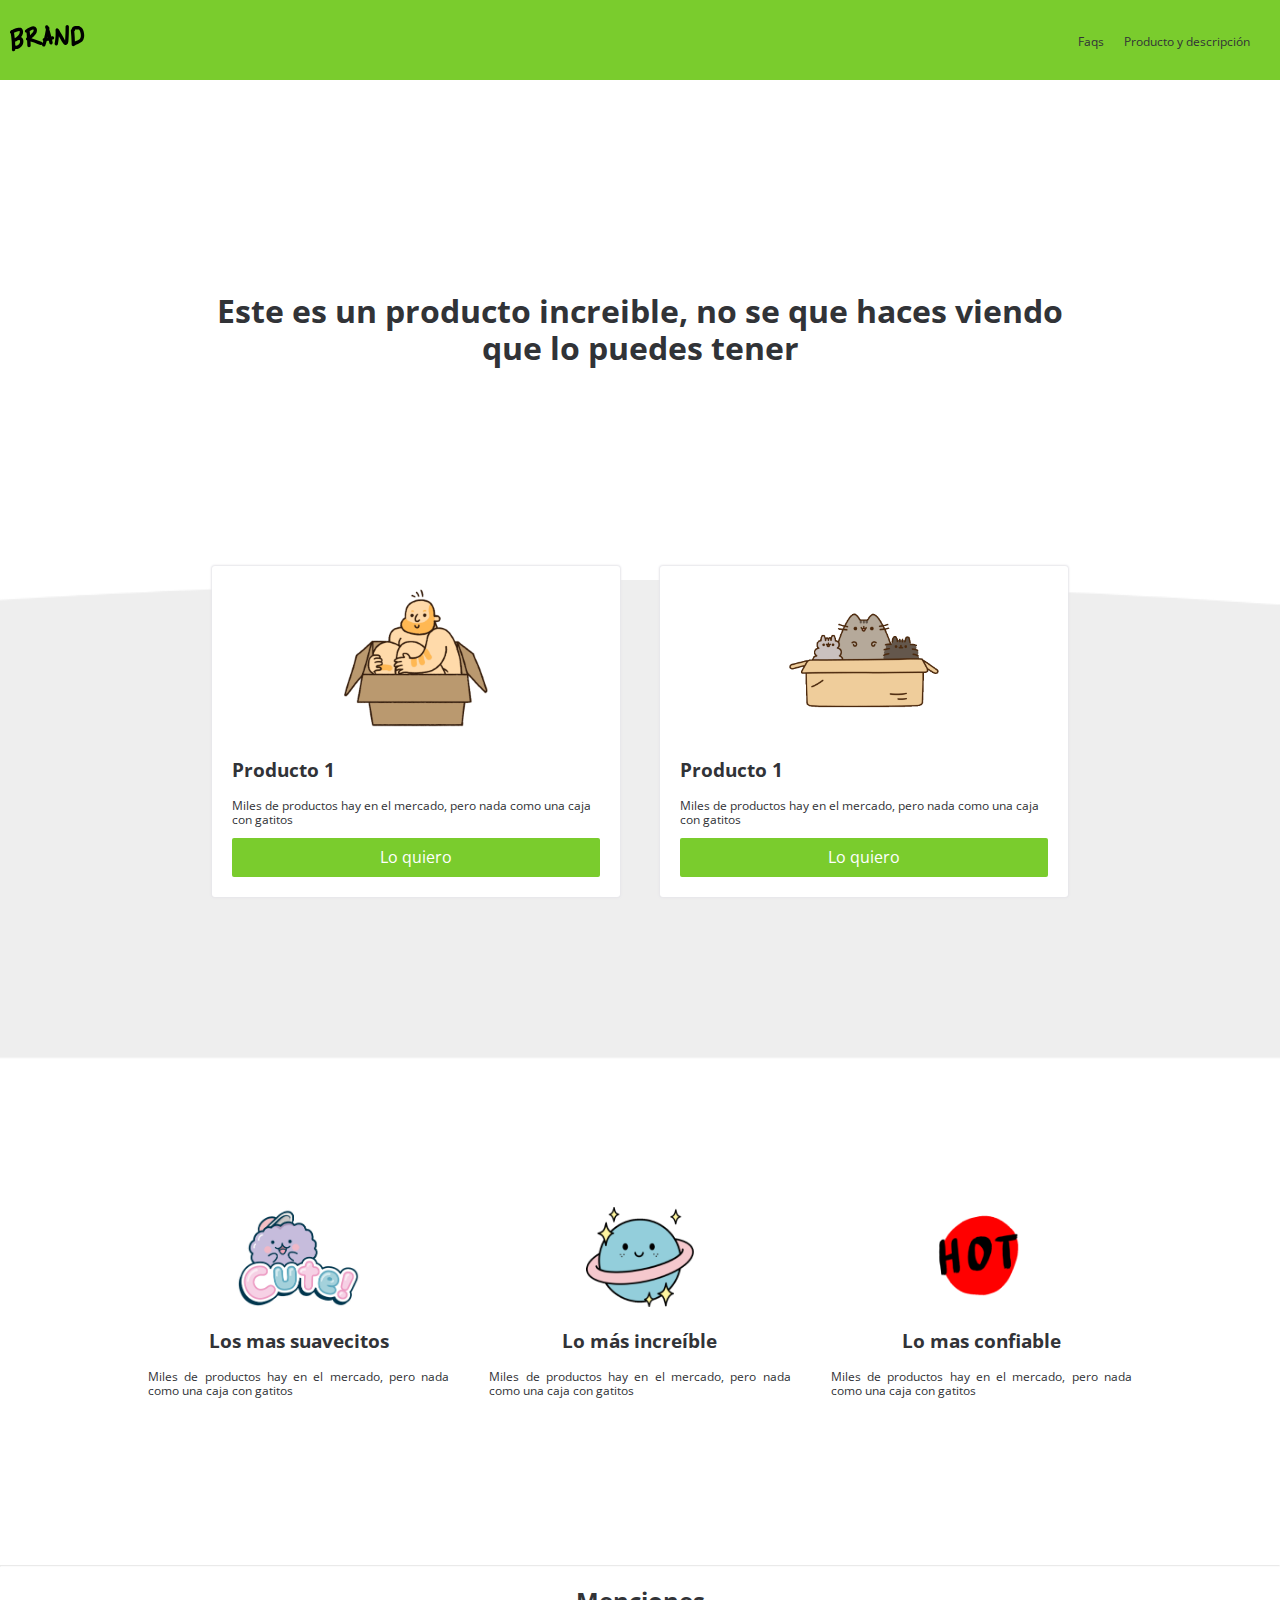
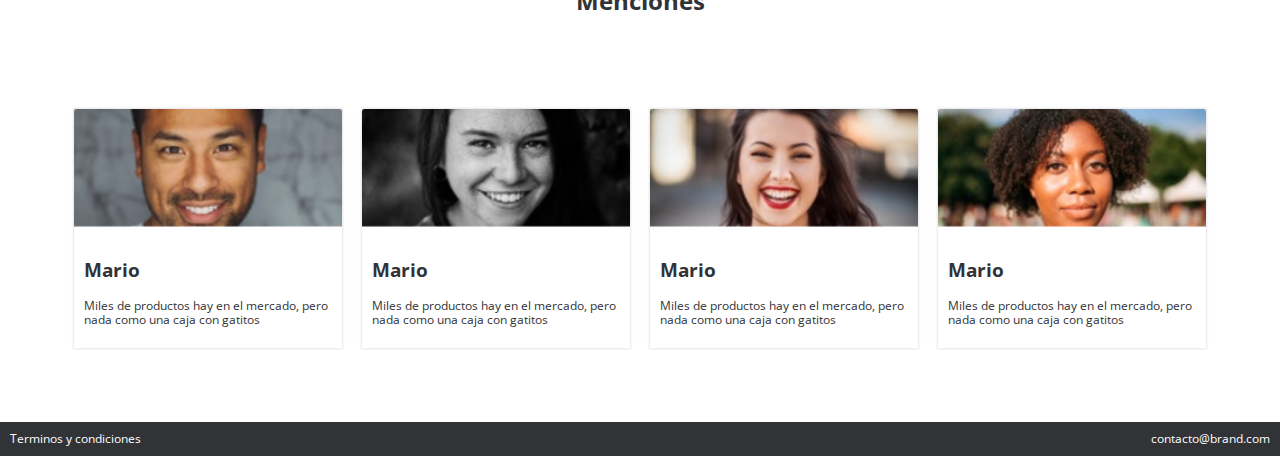
==== index.html @ a43db6b5 "pagina original de clase 19 como punto de partida" ====
<!DOCTYPE html>
<html lang="en">
  <head>
    <meta charset="utf-8">
    <meta name="description" content="Este es un sitio de producto genial">
    <!-- Aqui podemos poner algún framework -->
    
    <!-- Aqui podemos poner algún framework -->
    <link rel="stylesheet" href="css/normalize.css">
    <link rel="stylesheet" href="css/estilos.css">
    <link rel="stylesheet" href="css/mobile.css">
    <link rel="stylesheet" href="css/animations.css">
    <title>BRAND📦</title>

  </head> <!-- Cierra head -->
  <body>
    <nav class="fadeInDown">
      <a href="#"><img src="images/logo.png" alt=""></a>
      <ul>
        <li>
          <a href="#">Faqs</a></li>
        <li>
          <a href="producto.html">Producto y descripción</a></li>
      </ul>
    </nav>
    <h1 class="main_section fadeIn">
      Este es un producto increible, no se que haces viendo que lo puedes tener
    </h1>
    <!-- Inicio productos -->
    <div class="products">
      <div class="product fadeInUp">
        <div class="content">
          <div class="image-product">
            <img src="images/box1.png" alt="">
          </div>
          <h3>Producto 1</h3>
          <p>Miles de productos hay en el mercado, pero nada como una caja con gatitos</p>
          <button class="main_btn">
            Lo quiero
          </button>
        </div>
      </div>
      <div class="product fadeInUp">
        <div class="content">
          <div class="image-product">
            <img src="images/box2.png" alt="">
          </div>
          <h3>Producto 1</h3>
          <p>Miles de productos hay en el mercado, pero nada como una caja con gatitos</p>
          <button class="main_btn">
            Lo quiero
          </button>
        </div>
      </div>
    </div>
    <!-- Fin productos -->
    <!-- Inicia beneficios -->
    <div class="beneficios">
      <div class="beneficio">
        <div class="content_beneficio">
          <img src="images/b1.png" alt="">
          <h3>Los mas suavecitos</h3>
          <p class="text_beneficio">
            Miles de productos hay en el mercado, pero nada como una caja con gatitos
          </p>
        </div>
      </div>
      <div class="beneficio">
        <div class="content_beneficio">
          <img src="images/b2.png" alt="">
          <h3>Lo más increíble</h3>
          <p class="text_beneficio">
            Miles de productos hay en el mercado, pero nada como una caja con gatitos
          </p>
        </div>
      </div>
      <div class="beneficio">
        <div class="content_beneficio">
          <img src="images/b3.png" alt="">
          <h3>Lo mas confiable</h3>
          <p class="text_beneficio">
            Miles de productos hay en el mercado, pero nada como una caja con gatitos
          </p>
        </div>
      </div>
    </div>
    <!-- Fin beneficios -->
    <hr>
    <!-- Inicia menciones -->
    <h2 class="mention_title">Menciones</h2>
    <div class="mentions">
      <div class="mention">
        <div class="content_mention">
          <img src="images/p1.png" alt="">
          <div class="text">
            <h3>Mario</h3>
            <p>Miles de productos hay en el mercado, pero nada como una caja con gatitos</p>
          </div>
        </div>
      </div>
      <div class="mention">
        <div class="content_mention">
          <img src="images/p2.png" alt="">
          <div class="text">
            <h3>Mario</h3>
            <p>Miles de productos hay en el mercado, pero nada como una caja con gatitos</p>
          </div>
        </div>
      </div>
      <div class="mention">
        <div class="content_mention">
          <img src="images/p3.png" alt="">
          <div class="text">
            <h3>Mario</h3>
            <p>Miles de productos hay en el mercado, pero nada como una caja con gatitos</p>
          </div>
        </div>
      </div>
      <div class="mention">
        <div class="content_mention">
          <img src="images/p4.png" alt="">
          <div class="text">
            <h3>Mario</h3>
            <p>Miles de productos hay en el mercado, pero nada como una caja con gatitos</p>
          </div>
        </div>
      </div>
    </div>
    <!-- Fin de menciones -->
    <!-- Inicio de footer -->
    <footer>
      <div class="option">Terminos y condiciones</div>
      <div class="option">contacto@brand.com</div>
    </footer>
    <!-- Fin de Footer -->

    <!-- Script -->
    <script src="scripts/script.js"></script>
  </body> <!-- Cierra body -->
</html> <!-- Cierra html -->
---- css/estilos.css ----
/*
#  ·················
#  ··_______________
#  ·/·___/·___/·___/
#  /·/__(__··|__··)·
#  \___/____/____/··
#  ·················
*/
@import url('https://fonts.googleapis.com/css?family=Open+Sans:400,700');
/*------ Variables */
:root{
  /*------ Colores */
  --green-color: #7ACC2D;
  --black-color: #313337;
  --white-color: white;
  /*------ Tipografía */
  --normal:12px;
  /*------ Espaciado */
  --space:10px;
  --space-2:20px;
  /*------ Box shadow*/
  --box:0px 0 2px 1px #e6e5e9;
}

/* -------------------------------------------  */
html, body{
  margin:0;
  padding: 0;
  font-family: 'Open Sans', sans-serif;
  color: var(--black-color);
}

p, label{
  font-size: var(--normal);
}




nav{
  display: flex;
  justify-content: space-between;
  align-items: center;
  padding: var(--space);
  min-height: 60px;
  background-color: var(--green-color);
}

nav a{
  text-decoration: none;
  color: var(--black-color);
  font-size: var(--normal);
}

nav a:hover{
  color: var(--white-color);
}

nav ul {
  display: flex;
}

nav ul li{
  padding-right: 20px;
  list-style: none;
}

hr{
  opacity: .2;
}

/* ------------------------------------------- MAIN SECTION */

.main_section{
  text-align: center;
  padding: 15%;
}

/* -------------------------------------------  PRODUCTOS */

.products{
  background-image: url("../images/curve.png");
  padding: 15%;
  background-position: center top;
  background-repeat: no-repeat;
  display: flex;
  height: 95px;
  background-size: cover;

}

.product{
  padding: 20px;
  margin-top: -226px;
}

.image-product{
  text-align: center;
}

.content{
  padding: 20px;
  background: var(--white-color);
  border-radius: 3px;
  box-shadow: 0px 0 2px 1px #e6e5e9;
}

.main_btn{
  padding: var(--space);
  background-color: var(--green-color);
  width: 100%;
  border: 0px;
  border-radius: 2px;
  cursor: pointer;
  color: var(--white-color);
}
.main_btn:hover{
  background-color: #63a426;
}

/* Beneficios */
.beneficios{
  padding: 10%;
  display: flex;
}

.beneficio{
  text-align: center;
  padding: 20px;
}

.beneficio img{
  max-height: 100px
}

.text_beneficio{
  text-align: justify;
}

/* Mentions */
.mentions{
  display: flex;
  padding: 5%;
}
.mention img{
  width: 100%;
}
h2.mention_title{
  text-align: center;
}
.mention{
  padding: var(--space);
}
.content_mention{
  box-shadow: 0px 0 2px 1px #e6e5e9;
}
.mention .text{
  padding: var(--space);
}
/* ------------------------------------------- Venta */

.modulo_pago{
background-color:var(--white-color);
box-shadow: var(--box);
padding:var(--space-2);
}

.modulo_pago_images{
  max-width: 150px;
  text-align: center;
  width: 100%;
  margin:auto;
}

.data{
  margin-top: var(--space);
  width: 100%;
  padding: 5px;
  border-radius: 2px;
  border: 1px solid var(--black-color);
  box-sizing: border-box;
}

.modulo_pago .main_btn{
      margin-top: 10px;
}


/* ------------------------------------------- Footer */
footer{
  display: flex;
  justify-content: space-between;
  font-size: var(--normal);
  background-color: var(--black-color);
  padding: var(--space);
  color: var(--white-color);
}
---- css/mobile.css ----
/*
#  ····················__····_·__···
#  ···____·___··____··/·/_··(_)·/__·
#  ··/·__·`__·\/·__·\/·__·\/·/·/·_·\
#  ·/·/·/·/·/·/·/_/·/·/_/·/·/·/··__/
#  /_/·/_/·/_/\____/_.___/_/_/\___/·
#  ································· */

@media (max-width: 650px) {

  .main_section{
    padding: 5%;
  }
  .products{
    display: block;
    height: auto;
    padding: 5%;
  }
  .product{
    margin-top: auto;
  }
  .beneficios{
    display: initial;
  }
  .mentions{
    display: initial;
  }
}
---- css/animations.css ----
/*
#  ···············_·················__··_·················
#  ··____·_____··(_)___·___··____·_/·/_(_)___··____··_____
#  ·/·__·`/·__·\/·/·__·`__·\/·__·`/·__/·/·__·\/·__·\/·___/
#  /·/_/·/·/·/·/·/·/·/·/·/·/·/_/·/·/_/·/·/_/·/·/·/·(__··)·
#  \__,_/_/·/_/_/_/·/_/·/_/\__,_/\__/_/\____/_/·/_/____/··
#  ·······················································
*/
/* https://daneden.github.io/animate.css/ */

.fadeIn{
  -webkit-animation-duration: 4s;
  animation-duration: 4s;
  -webkit-animation-fill-mode: both;
  animation-fill-mode: both;
  -webkit-animation-name: fadeIn;
  animation-name: fadeIn;
}

@keyframes fadeIn{
  from{
    opacity: 0;
  }
  to{
    opacity: 1;
  }
}

.fadeInDown{
  -webkit-animation-duration: 1s;
  animation-duration: 1s;
  -webkit-animation-fill-mode: both;
  animation-fill-mode: both;
  -webkit-animation-name: fadeInDown;
  animation-name: fadeInDown;
}

@-webkit-keyframes fadeInDown {
  from {
    opacity: 0;
    -webkit-transform: translate3d(0, -100%, 0);
    transform: translate3d(0, -100%, 0);
  }

  to {
    opacity: 1;
    -webkit-transform: translate3d(0, 0, 0);
    transform: translate3d(0, 0, 0);
  }
}

@keyframes fadeInDown {
  from {
    opacity: 0;
    -webkit-transform: translate3d(0, -100%, 0);
    transform: translate3d(0, -100%, 0);
  }

  to {
    opacity: 1;
    -webkit-transform: translate3d(0, 0, 0);
    transform: translate3d(0, 0, 0);
  }
}



.fadeInUp {
  -webkit-animation-duration: 1s;
  animation-duration: 1s;
  -webkit-animation-fill-mode: both;
  animation-fill-mode: both;
  -webkit-animation-name: fadeInUp;
  animation-name: fadeInUp;
}

@-webkit-keyframes fadeInUp {
  from {
    opacity: 0;
    -webkit-transform: translate3d(0, 100%, 0);
    transform: translate3d(0, 100%, 0);
  }

  to {
    opacity: 1;
    -webkit-transform: translate3d(0, 0, 0);
    transform: translate3d(0, 0, 0);
  }
}

@keyframes fadeInUp {
  from {
    opacity: 0;
    -webkit-transform: translate3d(0, 100%, 0);
    transform: translate3d(0, 100%, 0);
  }

  to {
    opacity: 1;
    -webkit-transform: translate3d(0, 0, 0);
    transform: translate3d(0, 0, 0);
  }
}
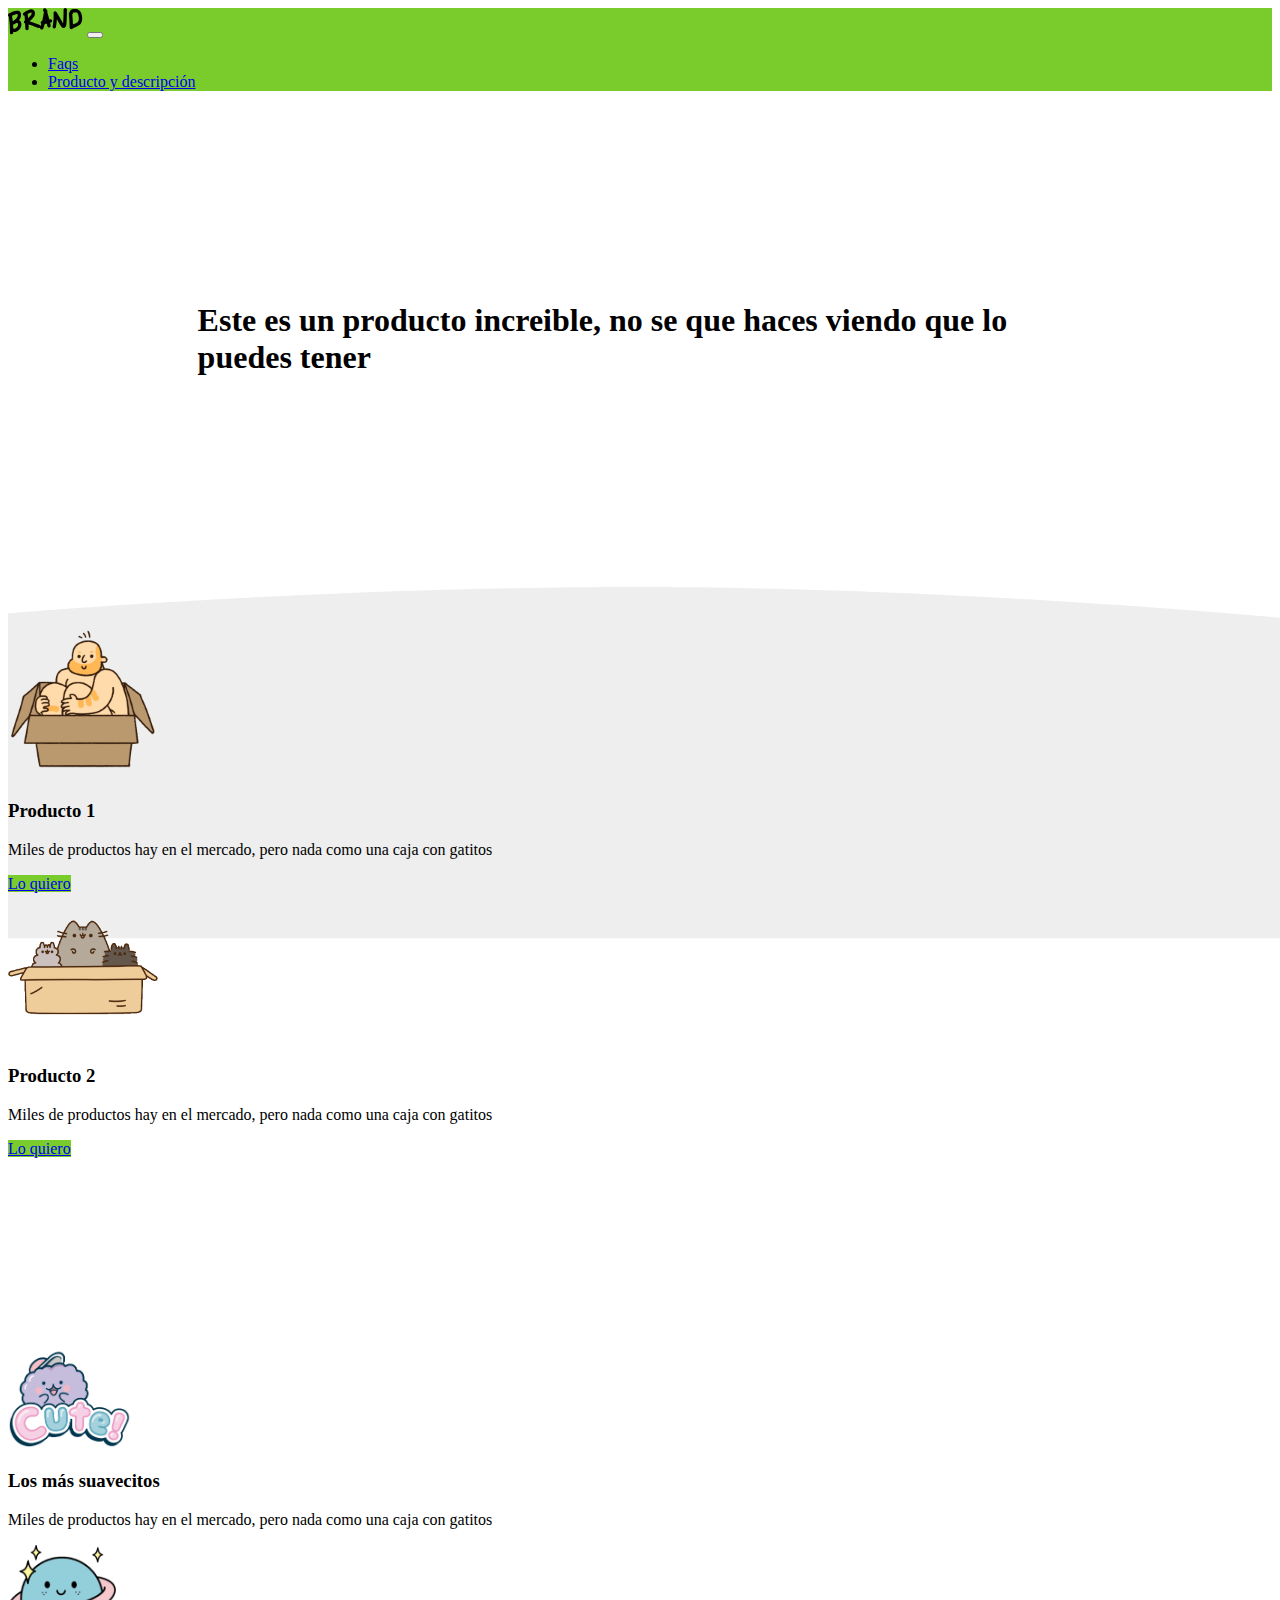
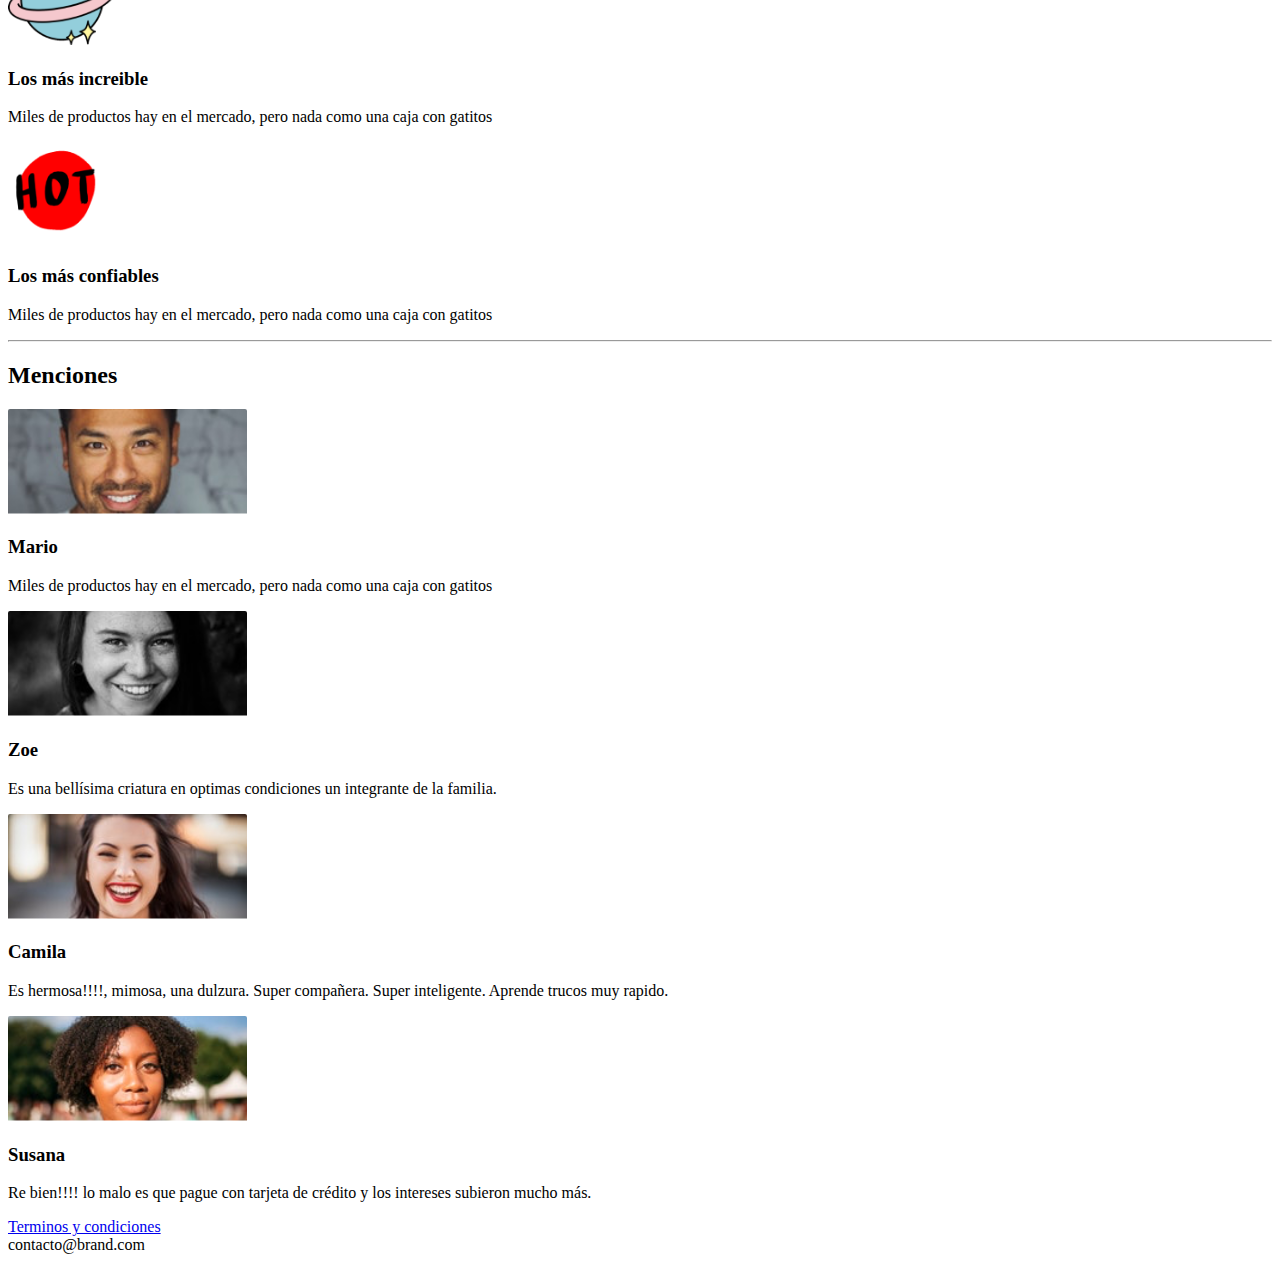
==== commit abedbfa6: "arreglo nombres" ====
--- a/index.html
+++ b/index.html
@@ -1,140 +1,168 @@
-<!DOCTYPE html>
-<html lang="en">
-  <head>
-    <meta charset="utf-8">
-    <meta name="description" content="Este es un sitio de producto genial">
-    <!-- Aqui podemos poner algún framework -->
-    
-    <!-- Aqui podemos poner algún framework -->
-    <link rel="stylesheet" href="css/normalize.css">
-    <link rel="stylesheet" href="css/estilos.css">
-    <link rel="stylesheet" href="css/mobile.css">
-    <link rel="stylesheet" href="css/animations.css">
-    <title>BRAND📦</title>
-
-  </head> <!-- Cierra head -->
-  <body>
-    <nav class="fadeInDown">
-      <a href="#"><img src="images/logo.png" alt=""></a>
-      <ul>
-        <li>
-          <a href="#">Faqs</a></li>
-        <li>
-          <a href="producto.html">Producto y descripción</a></li>
-      </ul>
-    </nav>
-    <h1 class="main_section fadeIn">
-      Este es un producto increible, no se que haces viendo que lo puedes tener
-    </h1>
-    <!-- Inicio productos -->
-    <div class="products">
-      <div class="product fadeInUp">
-        <div class="content">
-          <div class="image-product">
-            <img src="images/box1.png" alt="">
-          </div>
-          <h3>Producto 1</h3>
-          <p>Miles de productos hay en el mercado, pero nada como una caja con gatitos</p>
-          <button class="main_btn">
-            Lo quiero
-          </button>
-        </div>
-      </div>
-      <div class="product fadeInUp">
-        <div class="content">
-          <div class="image-product">
-            <img src="images/box2.png" alt="">
-          </div>
-          <h3>Producto 1</h3>
-          <p>Miles de productos hay en el mercado, pero nada como una caja con gatitos</p>
-          <button class="main_btn">
-            Lo quiero
-          </button>
-        </div>
-      </div>
-    </div>
-    <!-- Fin productos -->
-    <!-- Inicia beneficios -->
-    <div class="beneficios">
-      <div class="beneficio">
-        <div class="content_beneficio">
-          <img src="images/b1.png" alt="">
-          <h3>Los mas suavecitos</h3>
-          <p class="text_beneficio">
-            Miles de productos hay en el mercado, pero nada como una caja con gatitos
-          </p>
-        </div>
-      </div>
-      <div class="beneficio">
-        <div class="content_beneficio">
-          <img src="images/b2.png" alt="">
-          <h3>Lo más increíble</h3>
-          <p class="text_beneficio">
-            Miles de productos hay en el mercado, pero nada como una caja con gatitos
-          </p>
-        </div>
-      </div>
-      <div class="beneficio">
-        <div class="content_beneficio">
-          <img src="images/b3.png" alt="">
-          <h3>Lo mas confiable</h3>
-          <p class="text_beneficio">
-            Miles de productos hay en el mercado, pero nada como una caja con gatitos
-          </p>
-        </div>
-      </div>
-    </div>
-    <!-- Fin beneficios -->
-    <hr>
-    <!-- Inicia menciones -->
-    <h2 class="mention_title">Menciones</h2>
-    <div class="mentions">
-      <div class="mention">
-        <div class="content_mention">
-          <img src="images/p1.png" alt="">
-          <div class="text">
-            <h3>Mario</h3>
-            <p>Miles de productos hay en el mercado, pero nada como una caja con gatitos</p>
-          </div>
-        </div>
-      </div>
-      <div class="mention">
-        <div class="content_mention">
-          <img src="images/p2.png" alt="">
-          <div class="text">
-            <h3>Mario</h3>
-            <p>Miles de productos hay en el mercado, pero nada como una caja con gatitos</p>
-          </div>
-        </div>
-      </div>
-      <div class="mention">
-        <div class="content_mention">
-          <img src="images/p3.png" alt="">
-          <div class="text">
-            <h3>Mario</h3>
-            <p>Miles de productos hay en el mercado, pero nada como una caja con gatitos</p>
-          </div>
-        </div>
-      </div>
-      <div class="mention">
-        <div class="content_mention">
-          <img src="images/p4.png" alt="">
-          <div class="text">
-            <h3>Mario</h3>
-            <p>Miles de productos hay en el mercado, pero nada como una caja con gatitos</p>
-          </div>
-        </div>
-      </div>
-    </div>
-    <!-- Fin de menciones -->
-    <!-- Inicio de footer -->
-    <footer>
-      <div class="option">Terminos y condiciones</div>
-      <div class="option">contacto@brand.com</div>
-    </footer>
-    <!-- Fin de Footer -->
-
-    <!-- Script -->
-    <script src="scripts/script.js"></script>
-  </body> <!-- Cierra body -->
-</html> <!-- Cierra html -->
+<!DOCTYPE html>
+<html lang="en">
+  <head>
+    <meta charset="utf-8">
+    <meta http-equiv="X-UA-Compatible" content="IE=edge">
+    <meta name="viewport" content="width=device-width, initial-scale=1.0">
+    <!-- Aqui podemos poner algún framework -->
+    <!-- bootstrap -->
+    <link href="https://cdn.jsdelivr.net/npm/bootstrap@5.0.1/dist/css/bootstrap.min.css" rel="stylesheet" integrity="sha384-+0n0xVW2eSR5OomGNYDnhzAbDsOXxcvSN1TPprVMTNDbiYZCxYbOOl7+AMvyTG2x" crossorigin="anonymous">
+    <!-- animate.css -->
+    <link rel="stylesheet" href="https://cdnjs.cloudflare.com/ajax/libs/animate.css/4.1.1/animate.min.css"/>
+
+    
+    <!-- init custom -->
+    <!-- colors -->
+    <link rel="stylesheet" href="css/style.css">
+    
+    <!-- fin custom -->
+
+    <!-- Aqui podemos poner algún framework -->
+    <title>BRAND📦 2</title>
+
+  </head> <!-- Cierra head -->
+  <body>
+    <nav
+      class="navbar navbar-expand-lg navbar-light green_color animate__animated animate__fadeInDown animate__delay-0.5s">
+      <div class="container-fluid">
+        <a class="navbar-brand mx-md-auto" href="index.html"><img src="images/logo.png" class=""></a>
+        <button class="navbar-toggler" type="button" data-bs-toggle="collapse" data-bs-target="#navbarNavDropdown"
+          aria-controls="navbarNavDropdown" aria-expanded="false" aria-label="Toggle navigation">
+          <span class="navbar-toggler-icon"></span>
+        </button>
+        <div class="collapse navbar-collapse justify-content-end" id="navbarNavDropdown">
+          <ul class="navbar-nav">
+            <li class="nav-item">
+              <a class="nav-link active" aria-current="page" href="faqs.html">Faqs</a>
+            </li>
+            <li class="nav-item">
+              <a class="nav-link " href="productos&descripciones.html">Producto y descripción</a>
+            </li>
+          </ul>
+        </div>
+      </div>
+    </nav>
+        <h1 class="main_section text-center animate_animated animatefadeIn animate_slower">
+            Este es un producto increible, no se que haces viendo que lo puedes tener
+        </h1>    
+    <!-- Inicio productos -->
+    <img src="/images/curve.png" class="w-100 h-100 mb-5">
+    <div class="container margin_productos animate__animated animate__fadeInUp animate__delay-0.5s">
+      <div class="row">
+        <div class="col-md-5 offset-md-1"> 
+          <div class="card">
+            <img src="images/box1.png" class="w-40 h-auto m-auto" alt="...">
+            <div class="card-body fw-lighter form-select-sm">
+              <h3>Producto 1</h3>
+              <p>Miles de productos hay en el mercado, pero nada como una caja con gatitos</p>
+              <a href="compraexitosa.html" class="col-12 btn green_color">Lo quiero</a>
+            </div>
+          </div>
+        </div>
+        <div class="col-md-5">
+          <div class="card">
+            <img src="images/box2.png" class="w-40 h-auto m-auto" alt="...">
+            <div class="card-body fw-lighter form-select-sm">
+              <h3>Producto 2</h3>
+              <p>Miles de productos hay en el mercado, pero nada como una caja con gatitos</p>
+              <a href="error.html" class="col-12 btn green_color">Lo quiero</a>
+            </div>
+          </div>
+        </div>
+      </div>
+    </div>
+    <!-- Fin productos -->
+    <!-- Inicia beneficios -->
+    <div class="margin_beneficios">
+      <div class="text-center m-md-5 p-md-5" >
+        <div class="d-lg-flex m-md-5 p-md-5">
+          <div class="col-lg-4 col-ms-12 m-md-2 ms-md-5">
+            <img src="images/b1.png" alt="" width="123.167" height="100">
+            <h3>Los más suavecitos</h3>
+            <p class="fw-lighter form-select-sm">Miles de productos hay en el mercado, pero nada como una caja con gatitos</p>
+          </div>
+          <div class="col-lg-4 col-ms-12 m-md-2">
+            <img src="images/b2.png" alt=""width="108.167" height="100">
+            <h3>Los más increible</h3>
+            <p class="fw-lighter form-select-sm">Miles de productos hay en el mercado, pero nada como una caja con gatitos</p>
+          </div>
+          <div class="col-lg-4 col-ms-12 m-md-2 me-md-5">
+          <img src="images/b3.png" alt=""width="100" height="100">
+          <h3>Los más confiables</h3>
+          <p class="fw-lighter form-select-sm ">Miles de productos hay en el mercado, pero nada como una caja con gatitos</p>
+          </div>
+        </div>
+      </div>
+  
+    </div>
+    <!-- Fin beneficios -->
+    <hr>
+    <!-- Inicia menciones -->
+    <div class="p-3">
+      <div class="container">
+      <h2 class="text-center mb-5">Menciones</h2>
+      <div class="row pt-5">
+        <div class="col-lg-3 col-ms-12">
+          <div class="card mb-3">
+            <div>
+              <img src="/images/p1.png" class="w-100">
+            </div>
+            <div class=" m-3">
+              <h3>Mario</h3>
+              <p>Miles de productos hay en el mercado, pero nada como una caja con gatitos</p>
+            </div>
+          </div>
+        </div>
+        <div class="col-lg-3 col-ms-12">
+          <div class="card mb-3">
+            <div>
+              <img src="/images/p2.png" class="w-100">
+            </div>
+            <div class=" m-3">
+              <h3>Zoe</h3>
+              <p>Es una bellísima criatura en optimas condiciones un integrante de la familia.</p>
+            </div>
+          </div>
+        </div>
+        <div class="col-lg-3 col-ms-12">
+          <div class="card mb-3">
+            <div>
+              <img src="/images/p3.png" class="w-100">
+            </div>
+            <div class=" m-3">
+              <h3>Camila</h3>
+              <p>Es hermosa!!!!, mimosa, una dulzura. Super compañera. Super inteligente. Aprende trucos muy rapido.</p>
+            </div>
+          </div>
+        </div>
+        <div class="col-lg-3 col-ms-12">
+          <div class="card mb-3">
+            <div>
+              <img src="/images/p4.png" class="w-100">
+            </div>
+            <div class=" m-3">
+              <h3>Susana</h3>
+              <p>Re bien!!!! lo malo es que pague con tarjeta de crédito y los intereses subieron mucho más.</p>
+            </div>
+          </div>
+        </div>
+      </div>
+      </div>
+    </div>
+    <!-- Fin de menciones -->
+
+    <!-- Inicio de footer -->
+    <footer class="row footer fixed-bottom bg-dark text-light p-1 justify-content-between">
+      <div class="col-4">
+          <a class="link-light text-decoration-none form-select-sm" href="Terminos&condiciones.html">Terminos y condiciones</a>
+      </div>    
+      <div class="col-4 fw-lighter form-select-sm text-end">contacto@brand.com</div>
+    </footer>
+    <!-- Fin de Footer -->
+    <!-- Script -->
+    <script src="scripts/script.js"></script>
+    <!-- bootstrap -->
+    <script src="https://cdn.jsdelivr.net/npm/@popperjs/core@2.9.2/dist/umd/popper.min.js" integrity="sha384-IQsoLXl5PILFhosVNubq5LC7Qb9DXgDA9i+tQ8Zj3iwWAwPtgFTxbJ8NT4GN1R8p" crossorigin="anonymous"></script>
+    <script src="https://cdn.jsdelivr.net/npm/bootstrap@5.0.1/dist/js/bootstrap.min.js" integrity="sha384-Atwg2Pkwv9vp0ygtn1JAojH0nYbwNJLPhwyoVbhoPwBhjQPR5VtM2+xf0Uwh9KtT" crossorigin="anonymous"></script>
+  </body> <!-- Cierra body -->
+</html> <!-- Cierra html -->
--- a/css/style.css
+++ b/css/style.css
@@ -0,0 +1,42 @@
+/*------ Colores */
+.green_color{
+    background-color: #7ACC2D;
+}
+.black_color{
+    background-color: #313337;
+}
+.black_color{
+    background-color: #fff;
+}
+
+.error_color{
+    background-color:   #ecd3ce ;
+}
+.boton_error_color{
+  background-color:  #4a315b ;
+}
+.text_gris{
+  color: #5d6169;
+}
+
+.main_section{
+    padding: 15%;
+}
+
+
+
+/* -------------------------------------------  PRODUCTOS */
+
+
+
+.margin_productos{
+  margin-top: -25%;
+}
+
+
+/* -------------------------------------------  beneficios */
+
+.margin_beneficios{
+  margin-top: 15%;
+  margin-right: 5%;
+}